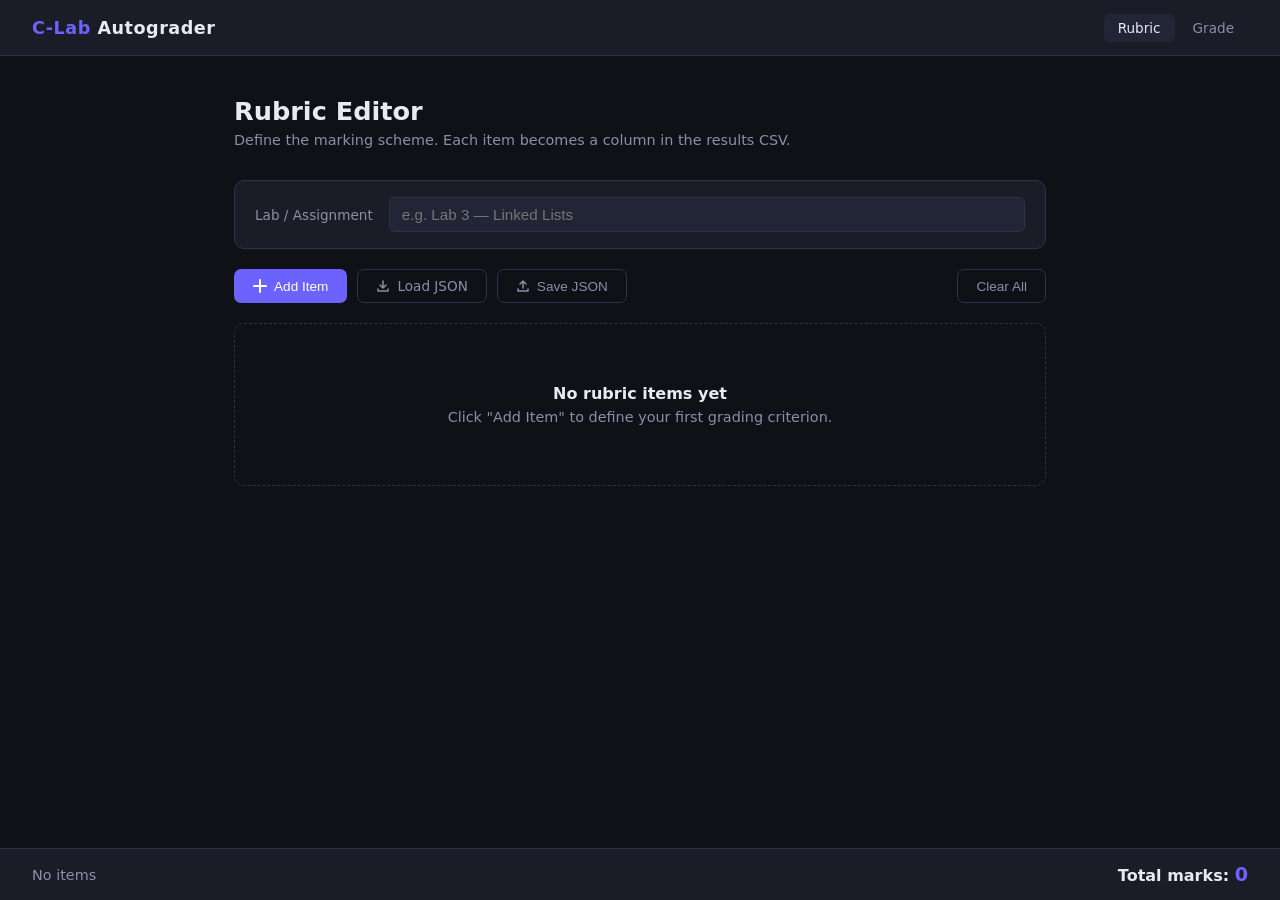
==== rubric.html @ 81c2a546 "Initial commit: rubric editor + GitHub Pages deployment - rubric.html: full CRUD rubric editor (add/" ====
<!DOCTYPE html>
<html lang="en">
<head>
  <meta charset="UTF-8" />
  <meta name="viewport" content="width=device-width, initial-scale=1.0" />
  <title>Rubric Editor — C-Lab Autograder</title>
  <link rel="stylesheet" href="css/style.css?v=1" />
  <style>
    /* page-specific tweaks */
    .rubric-card.editing .card-row { opacity: .5; pointer-events: none; }
  </style>
</head>
<body>

<!-- ── Nav ─────────────────────────────────────────────────── -->
<nav class="navbar">
  <a class="logo" href="index.html">C-Lab <span>Autograder</span></a>
  <div class="nav-links">
    <a href="rubric.html" class="active">Rubric</a>
    <a href="index.html">Grade</a>
  </div>
</nav>

<!-- ── Page ────────────────────────────────────────────────── -->
<main class="page">
  <div class="page-header">
    <h1>Rubric Editor</h1>
    <p>Define the marking scheme. Each item becomes a column in the results CSV.</p>
  </div>

  <!-- Lab name -->
  <div class="lab-bar">
    <label for="lab-name">Lab / Assignment</label>
    <input id="lab-name" type="text" placeholder="e.g. Lab 3 — Linked Lists" autocomplete="off" />
  </div>

  <!-- Toolbar -->
  <div class="toolbar">
    <button class="btn btn-primary" id="btn-add-item">
      <svg width="14" height="14" viewBox="0 0 14 14" fill="none">
        <path d="M7 1v12M1 7h12" stroke="currentColor" stroke-width="2" stroke-linecap="round"/>
      </svg>
      Add Item
    </button>
    <label class="btn btn-ghost" style="cursor:pointer;">
      <svg width="14" height="14" viewBox="0 0 14 14" fill="none">
        <path d="M2 10V12h10v-2M7 2v7M4 6l3 3 3-3" stroke="currentColor" stroke-width="1.5" stroke-linecap="round" stroke-linejoin="round"/>
      </svg>
      Load JSON
      <input type="file" id="file-import" accept=".json" style="display:none" />
    </label>
    <button class="btn btn-ghost" id="btn-export">
      <svg width="14" height="14" viewBox="0 0 14 14" fill="none">
        <path d="M2 10V12h10v-2M7 9V2M4 5l3-3 3 3" stroke="currentColor" stroke-width="1.5" stroke-linecap="round" stroke-linejoin="round"/>
      </svg>
      Save JSON
    </button>
    <button class="btn btn-ghost" id="btn-clear" style="margin-left:auto;">
      Clear All
    </button>
  </div>

  <!-- Add item panel -->
  <div id="add-panel">
    <div class="panel-header">New Rubric Item</div>
    <div class="edit-form" id="add-form-body">
      <!-- Name -->
      <div class="form-group">
        <label>NAME <span style="color:var(--danger)">*</span></label>
        <input id="add-name" type="text" placeholder="e.g. Header Files" autocomplete="off" />
      </div>
      <!-- Max marks -->
      <div class="form-group">
        <label>MAX MARKS <span style="color:var(--danger)">*</span></label>
        <input id="add-marks" type="number" min="0" max="100" placeholder="5" />
      </div>
      <!-- Condition (full width) -->
      <div class="form-group full-width">
        <label>CONDITION / DESCRIPTION <span style="color:var(--danger)">*</span></label>
        <textarea id="add-condition" rows="2" placeholder="What does the student need to do to earn these marks?"></textarea>
      </div>
      <!-- Type (full width) -->
      <div class="form-group full-width">
        <label>GRADING TYPE</label>
        <div class="type-selector">
          <label title="Checked via regex pattern matching">
            <input type="radio" name="add-type" value="static" checked />
            <span class="type-icon">🔍</span>
            Static
          </label>
          <label title="Evaluated by an AI model">
            <input type="radio" name="add-type" value="llm" />
            <span class="type-icon">🤖</span>
            LLM
          </label>
          <label title="Scored by running test cases">
            <input type="radio" name="add-type" value="test" />
            <span class="type-icon">▶</span>
            Test
          </label>
        </div>
      </div>
      <!-- Actions -->
      <div class="form-actions">
        <button class="btn btn-primary" id="btn-save-add">Save Item</button>
        <button class="btn btn-ghost" id="btn-cancel-add">Cancel</button>
      </div>
    </div>
  </div>

  <!-- Rubric list -->
  <div class="rubric-list" id="rubric-list"></div>

</main>

<!-- ── Total footer ─────────────────────────────────────────── -->
<footer class="total-bar">
  <span class="item-count" id="item-count">0 items</span>
  <span class="total-marks">Total marks: <span id="total-display">0</span></span>
</footer>

<!-- ── Confirm dialog ───────────────────────────────────────── -->
<div class="overlay" id="confirm-overlay">
  <div class="dialog">
    <h3 id="confirm-title">Delete item?</h3>
    <p id="confirm-body">This cannot be undone.</p>
    <div class="dialog-actions">
      <button class="btn btn-ghost btn-sm" id="confirm-cancel">Cancel</button>
      <button class="btn btn-danger btn-sm" id="confirm-ok">Delete</button>
    </div>
  </div>
</div>

<!-- ── Toast ────────────────────────────────────────────────── -->
<div id="toast"></div>

<script src="js/rubric.js?v=1"></script>
<script>
/* ══════════════════════════════════════════════════════════════
   rubric-editor UI logic
   ══════════════════════════════════════════════════════════════ */

/* ── Drag state ──────────────────────────────────────────── */
let dragSrcIdx = null;

/* ── Boot ────────────────────────────────────────────────── */
loadFromStorage();
renderAll();

/* ── Lab name binding ────────────────────────────────────── */
const labInput = document.getElementById('lab-name');
labInput.value = getState().lab;
labInput.addEventListener('input', () => setLab(labInput.value));

/* ── Add panel toggle ────────────────────────────────────── */
const addPanel = document.getElementById('add-panel');

document.getElementById('btn-add-item').addEventListener('click', () => {
  clearAddForm();
  addPanel.classList.add('open');
  document.getElementById('add-name').focus();
  addPanel.scrollIntoView({ behavior: 'smooth', block: 'nearest' });
});
document.getElementById('btn-cancel-add').addEventListener('click', () => {
  addPanel.classList.remove('open');
});

/* ── Save new item ───────────────────────────────────────── */
document.getElementById('btn-save-add').addEventListener('click', () => {
  const name      = document.getElementById('add-name').value.trim();
  const marks     = document.getElementById('add-marks').value;
  const condition = document.getElementById('add-condition').value.trim();
  const type      = document.querySelector('input[name="add-type"]:checked').value;

  if (!name) return flashError('Name is required.');
  if (!condition) return flashError('Condition is required.');
  if (marks === '' || Number(marks) < 0) return flashError('Max marks must be 0 or higher.');

  addItem({ name, condition, type, max_marks: Number(marks) });
  addPanel.classList.remove('open');
  clearAddForm();
  renderAll();
  toast('Item added.', 'success');
});

/* Allow Enter in name/marks to save */
['add-name','add-marks'].forEach(id => {
  document.getElementById(id).addEventListener('keydown', e => {
    if (e.key === 'Enter') document.getElementById('btn-save-add').click();
  });
});

/* ── Export ──────────────────────────────────────────────── */
document.getElementById('btn-export').addEventListener('click', () => {
  if (!getState().items.length) return flashError('Nothing to export — add some items first.');
  exportJSON();
  toast('Saved to file.', 'success');
});

/* ── Import ──────────────────────────────────────────────── */
document.getElementById('file-import').addEventListener('change', async (e) => {
  const file = e.target.files[0];
  if (!file) return;
  try {
    await importJSON(file);
    labInput.value = getState().lab;
    renderAll();
    toast('Rubric loaded.', 'success');
  } catch (err) {
    flashError('Could not parse file: ' + err.message);
  }
  e.target.value = '';
});

/* ── Clear all ───────────────────────────────────────────── */
document.getElementById('btn-clear').addEventListener('click', () => {
  if (!getState().items.length) return;
  confirm('Clear all rubric items?', 'All items will be removed. This cannot be undone.', () => {
    getState().items = [];
    saveToStorage();
    renderAll();
    toast('Cleared.', 'success');
  });
});

/* ══════════════════════════════════════════════════════════
   RENDER
   ══════════════════════════════════════════════════════════ */

function renderAll() {
  const list = document.getElementById('rubric-list');
  const s = getState();
  list.innerHTML = '';

  if (s.items.length === 0) {
    list.innerHTML = `
      <div class="empty-state">
        <strong>No rubric items yet</strong>
        Click "Add Item" to define your first grading criterion.
      </div>`;
    updateFooter(0, 0);
    return;
  }

  s.items.forEach((item, idx) => {
    list.appendChild(buildCard(item, idx));
  });
  updateFooter(s.items.length, totalMarks());
}

function buildCard(item, idx) {
  const card = document.createElement('div');
  card.className = 'rubric-card';
  card.dataset.idx = idx;
  card.dataset.id  = item.id;
  card.draggable   = true;

  /* ── Card row ── */
  const row = document.createElement('div');
  row.className = 'card-row';
  row.innerHTML = `
    <span class="drag-handle" title="Drag to reorder">⠿</span>
    <span class="card-name">${esc(item.name)}</span>
    <span class="card-condition">${esc(item.condition)}</span>
    <span class="badge badge-${item.type}">${item.type}</span>
    <span class="card-marks"><strong>${item.max_marks}</strong> pts</span>
    <span class="card-actions">
      <button class="icon-btn edit-btn" title="Edit">
        <svg width="14" height="14" viewBox="0 0 14 14" fill="none">
          <path d="M9.5 2.5l2 2-7 7H2.5v-2l7-7z" stroke="currentColor" stroke-width="1.4" stroke-linejoin="round"/>
        </svg>
      </button>
      <button class="icon-btn delete delete-btn" title="Delete">
        <svg width="14" height="14" viewBox="0 0 14 14" fill="none">
          <path d="M2 4h10M5 4V2.5h4V4M5.5 7v4M8.5 7v4M3 4l.7 7.5h6.6L11 4" stroke="currentColor" stroke-width="1.4" stroke-linecap="round" stroke-linejoin="round"/>
        </svg>
      </button>
    </span>`;
  card.appendChild(row);

  /* ── Inline edit form (hidden until edit clicked) ── */
  const form = buildInlineForm(item);
  form.style.display = 'none';
  card.appendChild(form);

  /* ── Edit toggle ── */
  row.querySelector('.edit-btn').addEventListener('click', () => {
    const open = form.style.display !== 'none';
    // Close all other open forms first
    document.querySelectorAll('.edit-form').forEach(f => {
      if (f !== form) f.style.display = 'none';
      f.closest('.rubric-card')?.classList.remove('editing');
    });
    form.style.display = open ? 'none' : 'grid';
    card.classList.toggle('editing', !open);
    if (!open) form.querySelector('input[data-field="name"]').focus();
  });

  /* ── Delete ── */
  row.querySelector('.delete-btn').addEventListener('click', () => {
    confirm(`Delete "${item.name}"?`, 'This item will be removed from the rubric.', () => {
      deleteItem(item.id);
      renderAll();
      toast('Item deleted.', 'success');
    });
  });

  /* ── Drag events ── */
  card.addEventListener('dragstart', e => {
    dragSrcIdx = idx;
    e.dataTransfer.effectAllowed = 'move';
    setTimeout(() => card.style.opacity = '0.4', 0);
  });
  card.addEventListener('dragend', () => {
    card.style.opacity = '1';
    document.querySelectorAll('.rubric-card').forEach(c => c.classList.remove('drag-over'));
  });
  card.addEventListener('dragover', e => {
    e.preventDefault();
    e.dataTransfer.dropEffect = 'move';
    document.querySelectorAll('.rubric-card').forEach(c => c.classList.remove('drag-over'));
    card.classList.add('drag-over');
  });
  card.addEventListener('drop', e => {
    e.preventDefault();
    const toIdx = Number(card.dataset.idx);
    if (dragSrcIdx !== null && dragSrcIdx !== toIdx) {
      reorder(dragSrcIdx, toIdx);
      renderAll();
    }
    dragSrcIdx = null;
  });

  return card;
}

function buildInlineForm(item) {
  const form = document.createElement('div');
  form.className = 'edit-form';
  form.innerHTML = `
    <div class="form-group">
      <label>NAME</label>
      <input type="text" data-field="name" value="${esc(item.name)}" autocomplete="off" />
    </div>
    <div class="form-group">
      <label>MAX MARKS</label>
      <input type="number" data-field="max_marks" min="0" max="100" value="${item.max_marks}" />
    </div>
    <div class="form-group full-width">
      <label>CONDITION / DESCRIPTION</label>
      <textarea data-field="condition" rows="2">${esc(item.condition)}</textarea>
    </div>
    <div class="form-group full-width">
      <label>GRADING TYPE</label>
      <div class="type-selector">
        <label>
          <input type="radio" name="type-${item.id}" value="static" ${item.type==='static'?'checked':''} />
          <span class="type-icon">🔍</span> Static
        </label>
        <label>
          <input type="radio" name="type-${item.id}" value="llm" ${item.type==='llm'?'checked':''} />
          <span class="type-icon">🤖</span> LLM
        </label>
        <label>
          <input type="radio" name="type-${item.id}" value="test" ${item.type==='test'?'checked':''} />
          <span class="type-icon">▶</span> Test
        </label>
      </div>
    </div>
    <div class="form-actions">
      <button class="btn btn-success btn-sm save-edit-btn">Save</button>
      <button class="btn btn-ghost btn-sm cancel-edit-btn">Cancel</button>
    </div>`;

  form.querySelector('.save-edit-btn').addEventListener('click', () => {
    const name      = form.querySelector('[data-field="name"]').value.trim();
    const marks     = form.querySelector('[data-field="max_marks"]').value;
    const condition = form.querySelector('[data-field="condition"]').value.trim();
    const type      = form.querySelector(`input[name="type-${item.id}"]:checked`).value;

    if (!name) return flashError('Name is required.');
    if (!condition) return flashError('Condition is required.');
    if (marks === '' || Number(marks) < 0) return flashError('Max marks must be 0 or higher.');

    updateItem(item.id, { name, condition, type, max_marks: Number(marks) });
    renderAll();
    toast('Saved.', 'success');
  });

  form.querySelector('.cancel-edit-btn').addEventListener('click', () => {
    form.style.display = 'none';
    form.closest('.rubric-card')?.classList.remove('editing');
  });

  return form;
}

/* ── Footer ──────────────────────────────────────────────── */
function updateFooter(count, total) {
  document.getElementById('item-count').textContent =
    count === 0 ? 'No items' : `${count} item${count !== 1 ? 's' : ''}`;
  document.getElementById('total-display').textContent = total;
}

/* ── Add form reset ──────────────────────────────────────── */
function clearAddForm() {
  document.getElementById('add-name').value = '';
  document.getElementById('add-marks').value = '';
  document.getElementById('add-condition').value = '';
  document.querySelector('input[name="add-type"][value="static"]').checked = true;
}

/* ── Utility: HTML escape ────────────────────────────────── */
function esc(str) {
  return String(str ?? '')
    .replace(/&/g,'&amp;').replace(/</g,'&lt;')
    .replace(/>/g,'&gt;').replace(/"/g,'&quot;');
}

/* ── Toast ───────────────────────────────────────────────── */
let toastTimer;
function toast(msg, type = '') {
  const el = document.getElementById('toast');
  el.textContent = msg;
  el.className = 'show ' + type;
  clearTimeout(toastTimer);
  toastTimer = setTimeout(() => el.className = '', 2400);
}
function flashError(msg) { toast(msg, 'error'); }

/* ── Confirm dialog ──────────────────────────────────────── */
let confirmCallback = null;
const overlay = document.getElementById('confirm-overlay');

function confirm(title, body, cb) {
  document.getElementById('confirm-title').textContent = title;
  document.getElementById('confirm-body').textContent  = body;
  confirmCallback = cb;
  overlay.classList.add('open');
}
document.getElementById('confirm-cancel').addEventListener('click', () => overlay.classList.remove('open'));
document.getElementById('confirm-ok').addEventListener('click', () => {
  overlay.classList.remove('open');
  if (confirmCallback) { confirmCallback(); confirmCallback = null; }
});
overlay.addEventListener('click', e => { if (e.target === overlay) overlay.classList.remove('open'); });
</script>
</body>
</html>
---- css/style.css ----
/* ─── Reset & Base ─────────────────────────────────────────── */
*, *::before, *::after { box-sizing: border-box; margin: 0; padding: 0; }

:root {
  --bg:        #0f1117;
  --surface:   #1a1d27;
  --surface2:  #222536;
  --border:    #2e3248;
  --accent:    #6c63ff;
  --accent-h:  #8b84ff;
  --danger:    #e05c5c;
  --success:   #4caf7d;
  --warn:      #e0a84a;
  --text:      #e8eaf0;
  --text-muted:#8a8fa8;
  --radius:    10px;
  --shadow:    0 4px 24px rgba(0,0,0,.45);
}

body {
  font-family: 'Inter', system-ui, sans-serif;
  background: var(--bg);
  color: var(--text);
  min-height: 100vh;
  padding: 0;
}

/* ─── Nav bar ───────────────────────────────────────────────── */
.navbar {
  background: var(--surface);
  border-bottom: 1px solid var(--border);
  padding: 0 32px;
  height: 56px;
  display: flex;
  align-items: center;
  gap: 12px;
  position: sticky;
  top: 0;
  z-index: 100;
}
.navbar .logo {
  font-size: 1.1rem;
  font-weight: 700;
  color: var(--accent);
  letter-spacing: .5px;
  text-decoration: none;
}
.navbar .logo span { color: var(--text); }
.nav-links { display: flex; gap: 4px; margin-left: auto; }
.nav-links a {
  color: var(--text-muted);
  text-decoration: none;
  font-size: .85rem;
  padding: 6px 14px;
  border-radius: 6px;
  transition: background .15s, color .15s;
}
.nav-links a:hover, .nav-links a.active {
  background: var(--surface2);
  color: var(--text);
}

/* ─── Page wrapper ──────────────────────────────────────────── */
.page { max-width: 860px; margin: 0 auto; padding: 40px 24px 80px; }

.page-header { margin-bottom: 32px; }
.page-header h1 { font-size: 1.6rem; font-weight: 700; }
.page-header p  { color: var(--text-muted); margin-top: 6px; font-size: .9rem; }

/* ─── Lab name bar ──────────────────────────────────────────── */
.lab-bar {
  background: var(--surface);
  border: 1px solid var(--border);
  border-radius: var(--radius);
  padding: 16px 20px;
  display: flex;
  align-items: center;
  gap: 16px;
  margin-bottom: 20px;
}
.lab-bar label { color: var(--text-muted); font-size: .85rem; white-space: nowrap; }
.lab-bar input {
  flex: 1;
  background: var(--surface2);
  border: 1px solid var(--border);
  border-radius: 6px;
  color: var(--text);
  font-size: .95rem;
  padding: 8px 12px;
  outline: none;
  transition: border-color .15s;
}
.lab-bar input:focus { border-color: var(--accent); }

/* ─── Toolbar ───────────────────────────────────────────────── */
.toolbar {
  display: flex;
  gap: 10px;
  margin-bottom: 20px;
  flex-wrap: wrap;
}

/* ─── Buttons ───────────────────────────────────────────────── */
.btn {
  display: inline-flex;
  align-items: center;
  gap: 7px;
  padding: 8px 18px;
  border-radius: 7px;
  font-size: .85rem;
  font-weight: 500;
  cursor: pointer;
  border: 1px solid transparent;
  transition: background .15s, box-shadow .15s, opacity .15s;
  text-decoration: none;
}
.btn-primary   { background: var(--accent);  color: #fff; }
.btn-primary:hover { background: var(--accent-h); }
.btn-ghost     { background: transparent; border-color: var(--border); color: var(--text-muted); }
.btn-ghost:hover { background: var(--surface2); color: var(--text); }
.btn-danger    { background: transparent; border-color: var(--danger); color: var(--danger); }
.btn-danger:hover { background: var(--danger); color: #fff; }
.btn-success   { background: var(--success); color: #fff; border-color: var(--success); }
.btn-success:hover { opacity: .88; }
.btn-sm { padding: 5px 12px; font-size: .8rem; }
.btn:disabled { opacity: .4; cursor: not-allowed; }

/* ─── Rubric list ───────────────────────────────────────────── */
.rubric-list { display: flex; flex-direction: column; gap: 10px; }

.rubric-list .empty-state {
  text-align: center;
  padding: 60px 20px;
  color: var(--text-muted);
  border: 1px dashed var(--border);
  border-radius: var(--radius);
  font-size: .9rem;
}
.rubric-list .empty-state strong { display: block; font-size: 1rem; color: var(--text); margin-bottom: 6px; }

/* ─── Rubric card ───────────────────────────────────────────── */
.rubric-card {
  background: var(--surface);
  border: 1px solid var(--border);
  border-radius: var(--radius);
  overflow: hidden;
  transition: border-color .15s, box-shadow .15s;
}
.rubric-card.drag-over { border-color: var(--accent); box-shadow: 0 0 0 2px rgba(108,99,255,.25); }

.card-row {
  display: flex;
  align-items: center;
  padding: 14px 16px;
  gap: 14px;
}

.drag-handle {
  color: var(--text-muted);
  cursor: grab;
  font-size: 1rem;
  opacity: .5;
  flex-shrink: 0;
  user-select: none;
}
.drag-handle:active { cursor: grabbing; }

.card-name {
  font-weight: 600;
  font-size: .95rem;
  flex: 1;
  min-width: 0;
  overflow: hidden;
  text-overflow: ellipsis;
  white-space: nowrap;
}

.card-condition {
  color: var(--text-muted);
  font-size: .82rem;
  flex: 2;
  min-width: 0;
  overflow: hidden;
  text-overflow: ellipsis;
  white-space: nowrap;
}

.badge {
  display: inline-block;
  padding: 3px 10px;
  border-radius: 20px;
  font-size: .74rem;
  font-weight: 600;
  letter-spacing: .4px;
  text-transform: uppercase;
  flex-shrink: 0;
}
.badge-static  { background: rgba(76,175,125,.15); color: var(--success); }
.badge-llm     { background: rgba(108,99,255,.15); color: var(--accent-h); }
.badge-test    { background: rgba(224,168,74,.15);  color: var(--warn); }

.card-marks {
  font-size: .85rem;
  color: var(--text-muted);
  flex-shrink: 0;
  white-space: nowrap;
}
.card-marks strong { color: var(--text); font-weight: 700; }

.card-actions { display: flex; gap: 6px; flex-shrink: 0; }
.icon-btn {
  background: none;
  border: none;
  cursor: pointer;
  color: var(--text-muted);
  padding: 5px;
  border-radius: 5px;
  display: flex;
  align-items: center;
  transition: background .12s, color .12s;
  font-size: .9rem;
}
.icon-btn:hover { background: var(--surface2); color: var(--text); }
.icon-btn.delete:hover { color: var(--danger); }

/* ─── Inline edit form ──────────────────────────────────────── */
.edit-form {
  border-top: 1px solid var(--border);
  background: var(--surface2);
  padding: 18px 20px;
  display: grid;
  grid-template-columns: 1fr 1fr;
  gap: 14px;
}
.edit-form .full-width { grid-column: 1 / -1; }

.form-group { display: flex; flex-direction: column; gap: 6px; }
.form-group label { font-size: .78rem; color: var(--text-muted); font-weight: 500; letter-spacing: .3px; }
.form-group input,
.form-group textarea,
.form-group select {
  background: var(--surface);
  border: 1px solid var(--border);
  border-radius: 6px;
  color: var(--text);
  font-size: .9rem;
  padding: 9px 12px;
  outline: none;
  font-family: inherit;
  transition: border-color .15s;
  resize: vertical;
}
.form-group input:focus,
.form-group textarea:focus,
.form-group select:focus { border-color: var(--accent); }
.form-group select option { background: var(--surface2); }

.type-selector { display: flex; gap: 8px; }
.type-selector label {
  flex: 1;
  display: flex;
  flex-direction: column;
  align-items: center;
  gap: 5px;
  padding: 10px 6px 8px;
  border: 1px solid var(--border);
  border-radius: 7px;
  cursor: pointer;
  font-size: .75rem;
  color: var(--text-muted);
  transition: border-color .15s, background .15s;
  letter-spacing: .3px;
  text-transform: uppercase;
  font-weight: 600;
}
.type-selector input[type=radio] { display: none; }
.type-selector label:has(input:checked) { border-color: var(--accent); background: rgba(108,99,255,.12); color: var(--accent-h); }
.type-selector .type-icon { font-size: 1.2rem; }

.form-actions { grid-column: 1 / -1; display: flex; gap: 10px; padding-top: 4px; }

/* ─── Add item panel (collapsed/expanded) ───────────────────── */
#add-panel {
  background: var(--surface);
  border: 1px solid var(--border);
  border-radius: var(--radius);
  overflow: hidden;
  margin-bottom: 20px;
  display: none;
}
#add-panel.open { display: block; }
#add-panel .panel-header {
  padding: 14px 20px;
  font-weight: 600;
  font-size: .9rem;
  color: var(--text-muted);
  border-bottom: 1px solid var(--border);
}

/* ─── Total footer ──────────────────────────────────────────── */
.total-bar {
  position: fixed;
  bottom: 0; left: 0; right: 0;
  background: var(--surface);
  border-top: 1px solid var(--border);
  padding: 14px 32px;
  display: flex;
  align-items: center;
  justify-content: space-between;
  font-size: .9rem;
  z-index: 99;
}
.total-bar .item-count { color: var(--text-muted); }
.total-bar .total-marks {
  font-size: 1rem;
  font-weight: 700;
}
.total-bar .total-marks span { color: var(--accent); font-size: 1.2rem; }

/* ─── Toast ─────────────────────────────────────────────────── */
#toast {
  position: fixed;
  bottom: 72px;
  left: 50%;
  transform: translateX(-50%) translateY(12px);
  background: var(--surface2);
  border: 1px solid var(--border);
  border-radius: 8px;
  padding: 10px 20px;
  font-size: .85rem;
  opacity: 0;
  pointer-events: none;
  transition: opacity .2s, transform .2s;
  white-space: nowrap;
  box-shadow: var(--shadow);
  z-index: 200;
}
#toast.show { opacity: 1; transform: translateX(-50%) translateY(0); }
#toast.success { border-color: var(--success); color: var(--success); }
#toast.error   { border-color: var(--danger);  color: var(--danger);  }

/* ─── Confirm dialog ────────────────────────────────────────── */
.overlay {
  position: fixed; inset: 0;
  background: rgba(0,0,0,.6);
  display: flex; align-items: center; justify-content: center;
  z-index: 300;
  opacity: 0; pointer-events: none; transition: opacity .2s;
}
.overlay.open { opacity: 1; pointer-events: all; }
.dialog {
  background: var(--surface);
  border: 1px solid var(--border);
  border-radius: 12px;
  padding: 28px 32px;
  max-width: 360px;
  width: 90%;
  box-shadow: var(--shadow);
}
.dialog h3 { font-size: 1rem; margin-bottom: 10px; }
.dialog p  { color: var(--text-muted); font-size: .88rem; margin-bottom: 22px; line-height: 1.5; }
.dialog .dialog-actions { display: flex; gap: 10px; justify-content: flex-end; }

/* ─── Scrollbar ─────────────────────────────────────────────── */
::-webkit-scrollbar { width: 6px; }
::-webkit-scrollbar-track { background: transparent; }
::-webkit-scrollbar-thumb { background: var(--border); border-radius: 3px; }

/* ─── Responsive ────────────────────────────────────────────── */
@media (max-width: 600px) {
  .card-condition { display: none; }
  .edit-form { grid-template-columns: 1fr; }
  .edit-form .full-width { grid-column: 1; }
  .form-actions { flex-direction: column; }
  .total-bar { padding: 12px 16px; }
  .page { padding: 24px 14px 80px; }
}
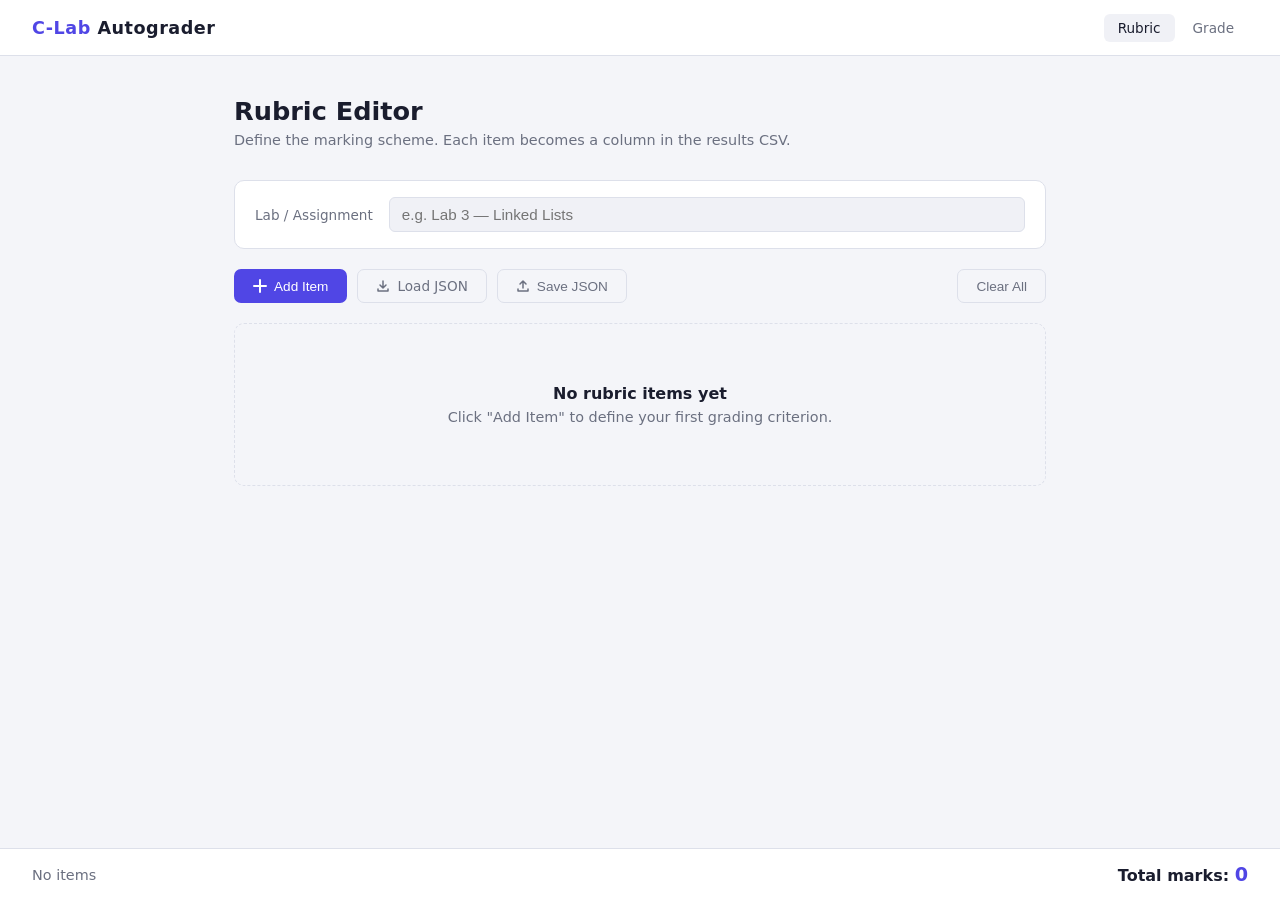
==== commit 5fbfb855: "Switch to light mode theme Made-with: Cursor" ====
--- a/rubric.html
+++ b/rubric.html
@@ -4,7 +4,7 @@
   <meta charset="UTF-8" />
   <meta name="viewport" content="width=device-width, initial-scale=1.0" />
   <title>Rubric Editor — C-Lab Autograder</title>
-  <link rel="stylesheet" href="css/style.css?v=1" />
+  <link rel="stylesheet" href="css/style.css?v=2" />
   <style>
     /* page-specific tweaks */
     .rubric-card.editing .card-row { opacity: .5; pointer-events: none; }
--- a/css/style.css
+++ b/css/style.css
@@ -2,19 +2,19 @@
 *, *::before, *::after { box-sizing: border-box; margin: 0; padding: 0; }
 
 :root {
-  --bg:        #0f1117;
-  --surface:   #1a1d27;
-  --surface2:  #222536;
-  --border:    #2e3248;
-  --accent:    #6c63ff;
-  --accent-h:  #8b84ff;
-  --danger:    #e05c5c;
-  --success:   #4caf7d;
-  --warn:      #e0a84a;
-  --text:      #e8eaf0;
-  --text-muted:#8a8fa8;
+  --bg:        #f4f5f9;
+  --surface:   #ffffff;
+  --surface2:  #f0f1f6;
+  --border:    #dde0ea;
+  --accent:    #5046e5;
+  --accent-h:  #6c63ff;
+  --danger:    #d63b3b;
+  --success:   #2e8f5f;
+  --warn:      #c47d0a;
+  --text:      #1a1d2e;
+  --text-muted:#6b7080;
   --radius:    10px;
-  --shadow:    0 4px 24px rgba(0,0,0,.45);
+  --shadow:    0 4px 24px rgba(0,0,0,.10);
 }
 
 body {
@@ -342,7 +342,7 @@
 /* ─── Confirm dialog ────────────────────────────────────────── */
 .overlay {
   position: fixed; inset: 0;
-  background: rgba(0,0,0,.6);
+  background: rgba(0,0,0,.35);
   display: flex; align-items: center; justify-content: center;
   z-index: 300;
   opacity: 0; pointer-events: none; transition: opacity .2s;
@@ -364,7 +364,7 @@
 /* ─── Scrollbar ─────────────────────────────────────────────── */
 ::-webkit-scrollbar { width: 6px; }
 ::-webkit-scrollbar-track { background: transparent; }
-::-webkit-scrollbar-thumb { background: var(--border); border-radius: 3px; }
+::-webkit-scrollbar-thumb { background: #c4c8d8; border-radius: 3px; }
 
 /* ─── Responsive ────────────────────────────────────────────── */
 @media (max-width: 600px) {
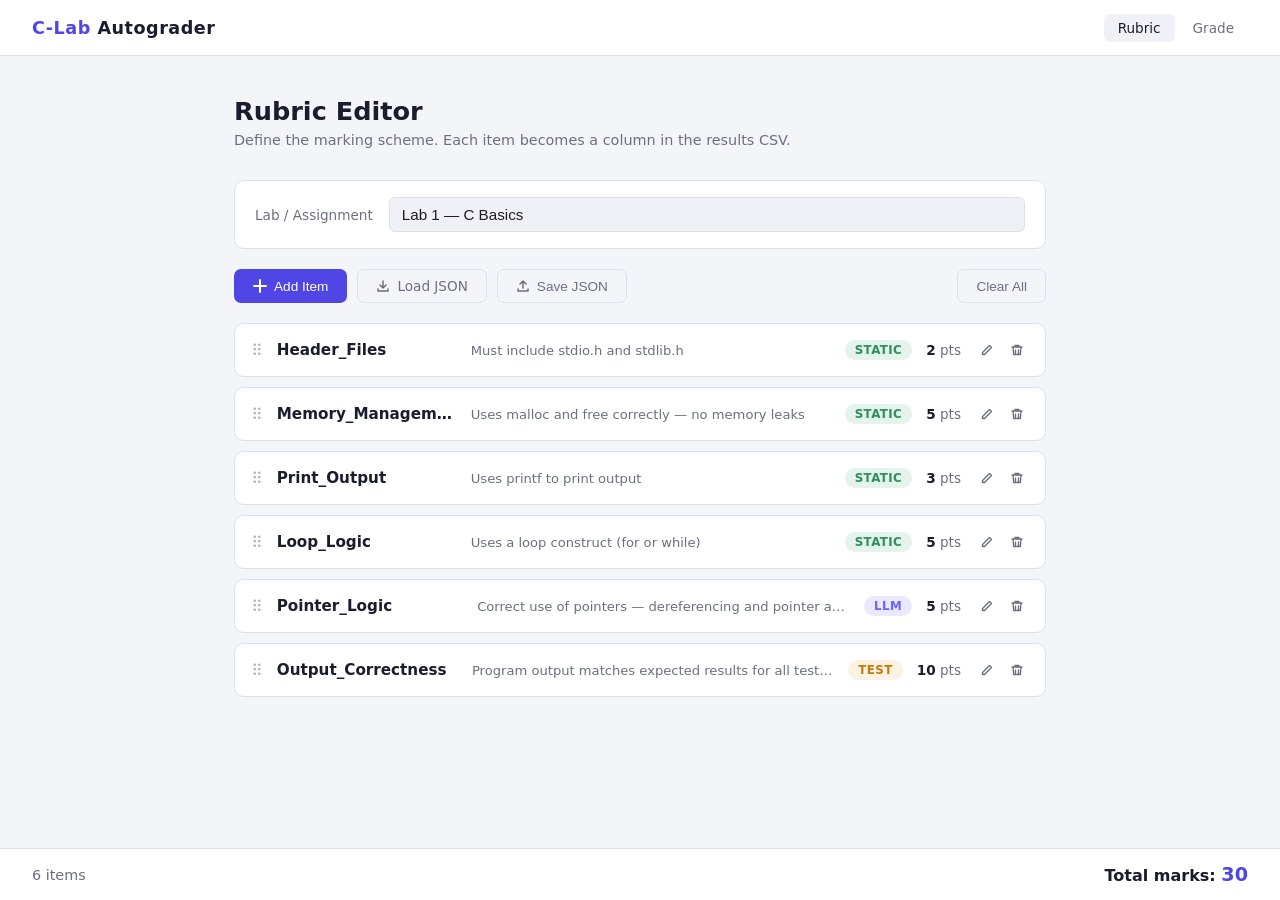
==== commit 154ad69a: "Seed rubric editor with 6 default items on first visit Made-with: Cursor" ====
--- a/rubric.html
+++ b/rubric.html
@@ -100,6 +100,11 @@
           </label>
         </div>
       </div>
+      <!-- Patterns — shown only for static type -->
+      <div class="form-group full-width" id="add-patterns-group">
+        <label>PATTERNS <span style="color:var(--text-muted);font-weight:400;text-transform:none">(one regex per line — grader checks all must match for full marks)</span></label>
+        <textarea id="add-patterns" rows="3" placeholder="#include.*stdio\.h&#10;malloc\s*\(&#10;free\s*\("></textarea>
+      </div>
       <!-- Actions -->
       <div class="form-actions">
         <button class="btn btn-primary" id="btn-save-add">Save Item</button>
@@ -134,7 +139,7 @@
 <!-- ── Toast ────────────────────────────────────────────────── -->
 <div id="toast"></div>
 
-<script src="js/rubric.js?v=1"></script>
+<script src="js/rubric.js?v=2"></script>
 <script>
 /* ══════════════════════════════════════════════════════════════
    rubric-editor UI logic
@@ -151,6 +156,18 @@
 const labInput = document.getElementById('lab-name');
 labInput.value = getState().lab;
 labInput.addEventListener('input', () => setLab(labInput.value));
+
+/* ── Show/hide patterns field based on type ──────────────── */
+function syncPatternsVisibility(typeRadioName, patternsGroupId) {
+  const selected = document.querySelector(`input[name="${typeRadioName}"]:checked`)?.value;
+  const group = document.getElementById(patternsGroupId);
+  if (group) group.style.display = selected === 'static' ? 'flex' : 'none';
+}
+
+document.querySelectorAll('input[name="add-type"]').forEach(r =>
+  r.addEventListener('change', () => syncPatternsVisibility('add-type', 'add-patterns-group'))
+);
+syncPatternsVisibility('add-type', 'add-patterns-group');
 
 /* ── Add panel toggle ────────────────────────────────────── */
 const addPanel = document.getElementById('add-panel');
@@ -172,11 +189,16 @@
   const condition = document.getElementById('add-condition').value.trim();
   const type      = document.querySelector('input[name="add-type"]:checked').value;
 
+  const patternsRaw = document.getElementById('add-patterns').value.trim();
+  const patterns = type === 'static'
+    ? patternsRaw.split('\n').map(p => p.trim()).filter(Boolean)
+    : [];
+
   if (!name) return flashError('Name is required.');
   if (!condition) return flashError('Condition is required.');
   if (marks === '' || Number(marks) < 0) return flashError('Max marks must be 0 or higher.');
 
-  addItem({ name, condition, type, max_marks: Number(marks) });
+  addItem({ name, condition, type, max_marks: Number(marks), patterns });
   addPanel.classList.remove('open');
   clearAddForm();
   renderAll();
@@ -337,6 +359,9 @@
 function buildInlineForm(item) {
   const form = document.createElement('div');
   form.className = 'edit-form';
+  const existingPatterns = Array.isArray(item.patterns) ? item.patterns.join('\n') : '';
+  const patternsVisible  = item.type === 'static' ? '' : 'display:none';
+
   form.innerHTML = `
     <div class="form-group">
       <label>NAME</label>
@@ -367,22 +392,41 @@
         </label>
       </div>
     </div>
+    <div class="form-group full-width edit-patterns-group" style="${patternsVisible}">
+      <label>PATTERNS <span style="color:var(--text-muted);font-weight:400;text-transform:none">(one regex per line)</span></label>
+      <textarea data-field="patterns" rows="3" placeholder="#include.*stdio\.h&#10;malloc\s*\(">${esc(existingPatterns)}</textarea>
+    </div>
     <div class="form-actions">
       <button class="btn btn-success btn-sm save-edit-btn">Save</button>
       <button class="btn btn-ghost btn-sm cancel-edit-btn">Cancel</button>
     </div>`;
 
+  // Wire type radio → show/hide patterns in this inline form
+  form.querySelectorAll(`input[name="type-${item.id}"]`).forEach(r =>
+    r.addEventListener('change', () => {
+      const pg = form.querySelector('.edit-patterns-group');
+      if (pg) pg.style.display = r.value === 'static' && r.checked ? 'flex' : pg.style.display;
+      // re-evaluate all
+      const sel = form.querySelector(`input[name="type-${item.id}"]:checked`)?.value;
+      if (pg) pg.style.display = sel === 'static' ? 'flex' : 'none';
+    })
+  );
+
   form.querySelector('.save-edit-btn').addEventListener('click', () => {
-    const name      = form.querySelector('[data-field="name"]').value.trim();
-    const marks     = form.querySelector('[data-field="max_marks"]').value;
-    const condition = form.querySelector('[data-field="condition"]').value.trim();
-    const type      = form.querySelector(`input[name="type-${item.id}"]:checked`).value;
+    const name         = form.querySelector('[data-field="name"]').value.trim();
+    const marks        = form.querySelector('[data-field="max_marks"]').value;
+    const condition    = form.querySelector('[data-field="condition"]').value.trim();
+    const type         = form.querySelector(`input[name="type-${item.id}"]:checked`).value;
+    const patternsRaw  = form.querySelector('[data-field="patterns"]')?.value.trim() || '';
+    const patterns     = type === 'static'
+      ? patternsRaw.split('\n').map(p => p.trim()).filter(Boolean)
+      : [];
 
     if (!name) return flashError('Name is required.');
     if (!condition) return flashError('Condition is required.');
     if (marks === '' || Number(marks) < 0) return flashError('Max marks must be 0 or higher.');
 
-    updateItem(item.id, { name, condition, type, max_marks: Number(marks) });
+    updateItem(item.id, { name, condition, type, max_marks: Number(marks), patterns });
     renderAll();
     toast('Saved.', 'success');
   });
@@ -407,7 +451,9 @@
   document.getElementById('add-name').value = '';
   document.getElementById('add-marks').value = '';
   document.getElementById('add-condition').value = '';
+  document.getElementById('add-patterns').value = '';
   document.querySelector('input[name="add-type"][value="static"]').checked = true;
+  syncPatternsVisibility('add-type', 'add-patterns-group');
 }
 
 /* ── Utility: HTML escape ────────────────────────────────── */
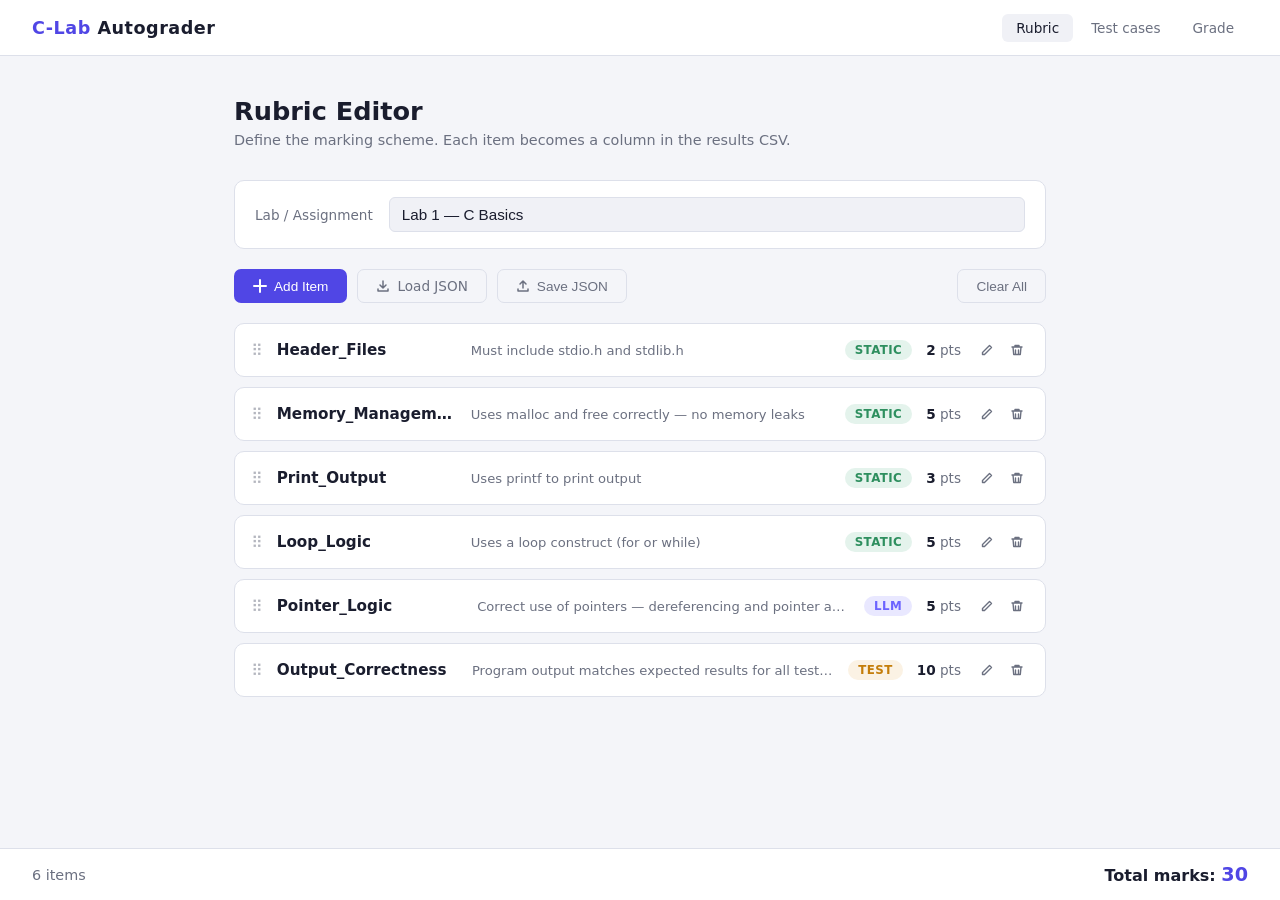
==== commit ae4509e1: "Added Test Cases and Test Suites" ====
--- a/rubric.html
+++ b/rubric.html
@@ -17,6 +17,7 @@
   <a class="logo" href="index.html">C-Lab <span>Autograder</span></a>
   <div class="nav-links">
     <a href="rubric.html" class="active">Rubric</a>
+    <a href="tests.html">Test cases</a>
     <a href="index.html">Grade</a>
   </div>
 </nav>
